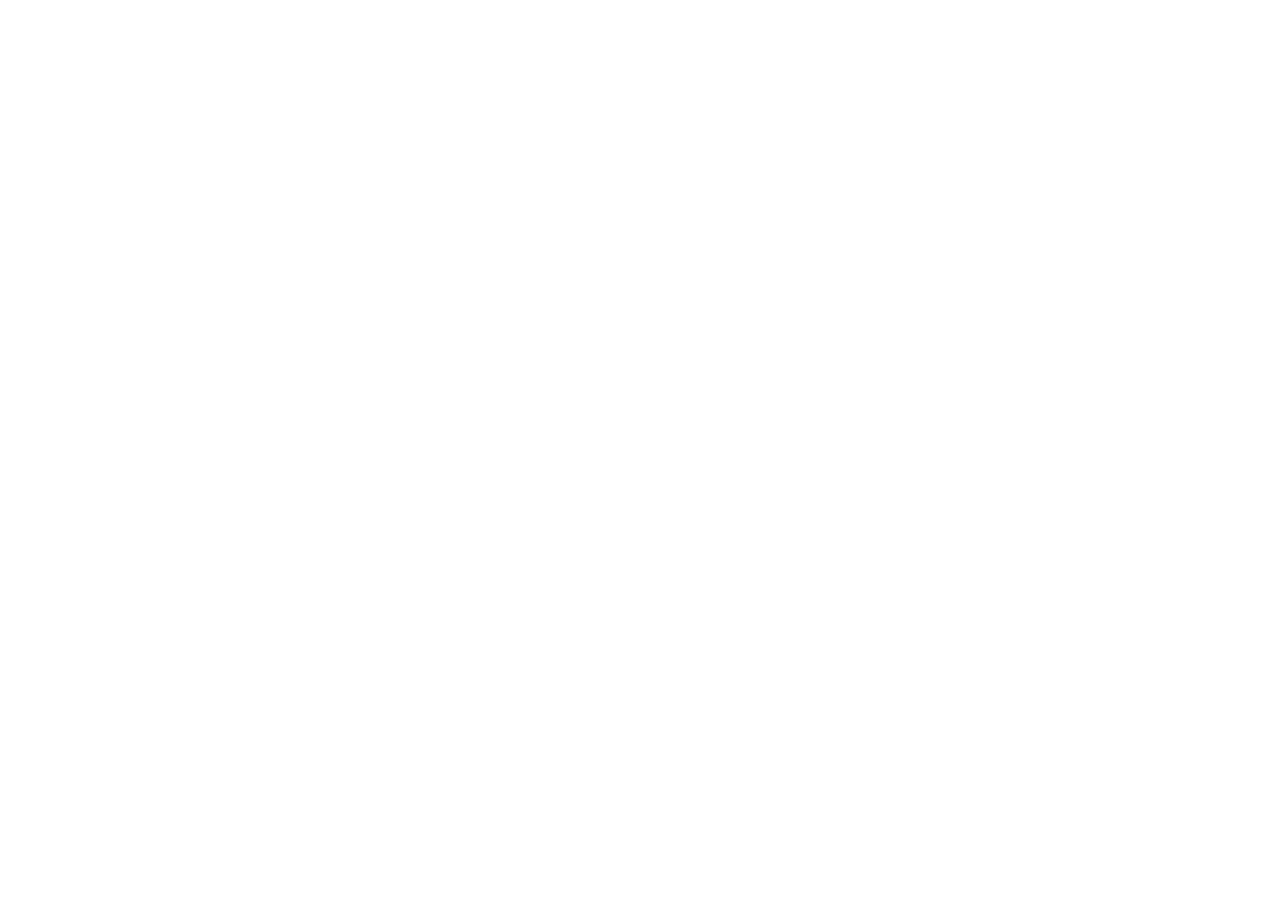
==== standard-layout/index.html @ 342b7f05 "standard-layoutのコーディング開始→clearfixテクニックまで" ====
<!DOCTYPE html>
<html lang="ja">
  <head>
    <meta charset="UTF-8">
    <title>サイトタイトル</title>
    <link rel="stylesheet" href="css/reset.css">
    <link rel="stylesheet" href="css/style.css">
  </head>
  <body>
    <header class="header">
    </header>
    <div class="wrapper clearfix">
      <main class="main">
      </main>
      <div class="sidemenu">
      </div>
    </div>
    <footer class="footer">
    </footer>
  </body>
</html>
---- standard-layout/css/style.css ----
.header {
  width: 100%;
}
.wrapper {
  width: 970px;
  margin: 30px auto 40px;
}
.main {
  display: block;
  float: left;
  width: 660px;
}
.sidemenu {
  float: right;
  width: 275px;
}
.footer {
  width: 100%;
}
.clearfix::after {
  content: '';
  display: block;
  clear: both;
}
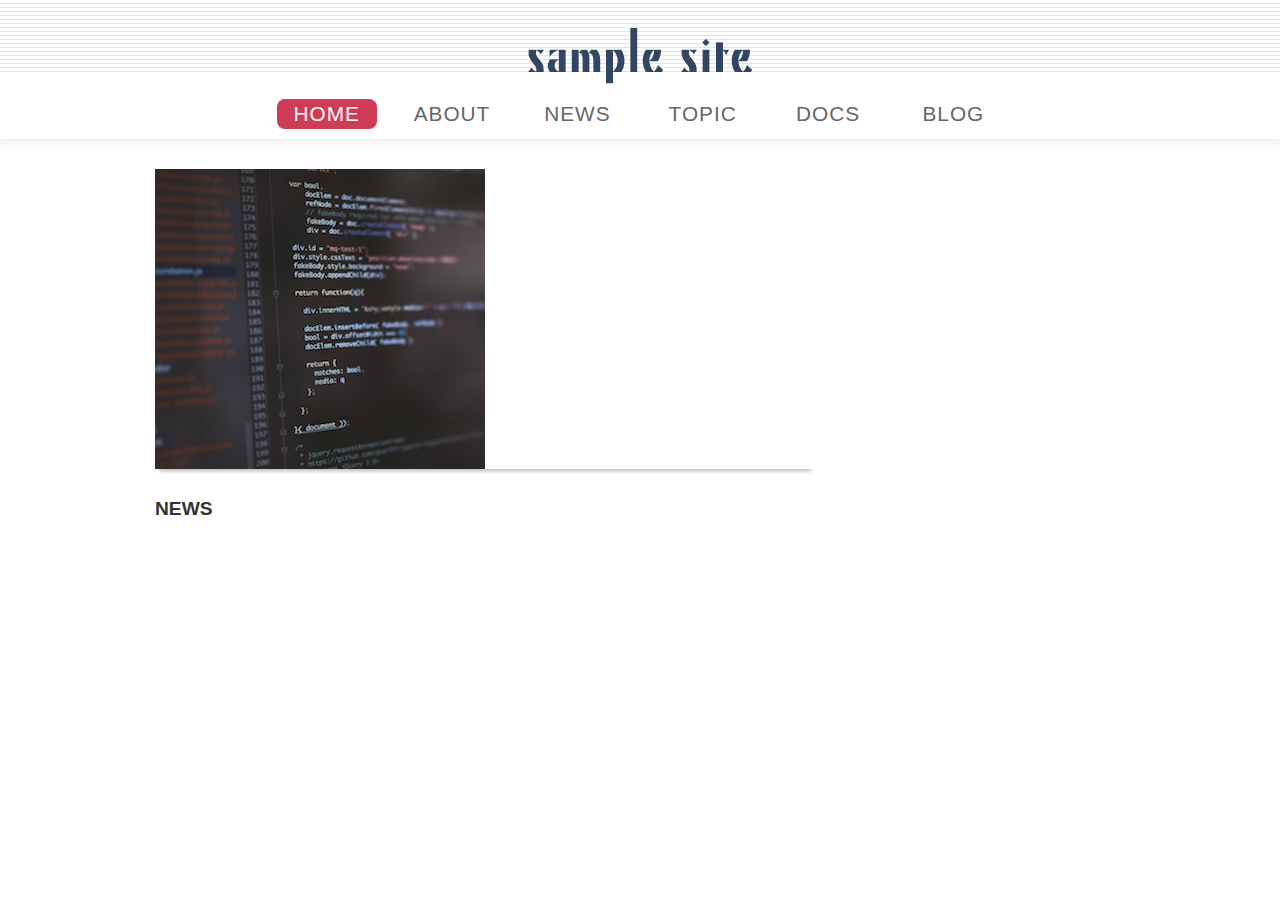
==== commit 5d075b73: "ヘッダー完 & メインコンテンツ途中" ====
--- a/standard-layout/index.html
+++ b/standard-layout/index.html
@@ -8,9 +8,38 @@
   </head>
   <body>
     <header class="header">
+      <h1 class="logo">
+        <a href="/">SAMPLE SITE</a>
+      </h1>
+      <nav class="global-nav">
+        <ul>
+          <li class="nav-item active"><a href="#">HOME</a></li>
+          <li class="nav-item"><a href="#">ABOUT</a></li>
+          <li class="nav-item"><a href="#">NEWS</a></li>
+          <li class="nav-item"><a href="#">TOPIC</a></li>
+          <li class="nav-item"><a href="#">DOCS</a></li>
+          <li class="nav-item"><a href="#">BLOG</a></li>
+        </ul>
+      </nav>
     </header>
     <div class="wrapper clearfix">
       <main class="main">
+        <h2 class="hidden">HOT TOPIC</h2>
+        <div class="hot-topic">
+          <a href="#" class="hot-topic">
+            <img src="./images/hot-topic.jpg" alt="コーディング画面">
+            <div class="content">
+            </div>
+          </a>
+        </div>
+        <h2>NEWS</h2>
+        <div class="news">
+          <!-- NEWS のコンテンツ内容が入ります -->
+        </div>
+        <h2 class="hidden">ARTICLES</h2>
+        <div class="articles">
+          <!-- ARTICLES のコンテンツ内容が入ります -->
+        </div>
       </main>
       <div class="sidemenu">
       </div>
--- a/standard-layout/css/style.css
+++ b/standard-layout/css/style.css
@@ -1,5 +1,26 @@
+@charset "UTF-8";
+
+html {
+  font-size: 62,5%;
+}
+body {
+  color: #333;
+  font-size: 1.2rem;
+  font-family: "Hiragino Kaku Gothic ProN", Meiryo, sans-serif;
+}
+*, *::before, *::after {
+  box-sizing: border-box;
+}
+a:link, a:visited, a:hover, a:active {
+  color: #d03c56;
+  text-decoration: none;
+}
+
 .header {
   width: 100%;
+  padding: 28px 0 10px;
+  background: url('../images/bg-header.gif') repeat-x;
+  box-shadow: 0 0 10px 1px #e3e3e3;
 }
 .wrapper {
   width: 970px;
@@ -22,3 +43,53 @@
   display: block;
   clear: both;
 }
+.logo {
+  width: 225px;
+  height: 56px;
+  margin: 0 auto;
+  background: url('../images/logo.png') no-repeat;
+  overflow: hidden;
+  text-indent: 100%;
+  white-space: nowrap;
+}
+.logo a {
+  display: block;
+  width: 100%;
+  height: 100%;
+}
+.global-nav {
+  margin-top: 15px;
+  text-align: center;
+}
+.global-nav .nav-item {
+  display: inline-block;
+  margin: 0 10px;
+}
+.global-nav .nav-item a {
+  display: inline-block;
+  width: 100px;
+  height: 30px;
+  line-height: 30px;
+  text-align: center;
+  border-radius: 8px;
+  color: #666;
+  font-size: 1.3rem;
+  letter-spacing: 1px;
+  transition: 0.15s;
+}
+
+.global-nav .nav-item.active a,
+.global-nav .nav-item a:hover {
+  background-color: #d03c56;
+  color: #fff;
+}
+.hidden {
+  display: none;
+}
+.hot-topic {
+  display: block;
+  height: 300px;
+  margin-bottom: 30px;
+  box-shadow: 0 6px 4px -4px rgba(0, 0, 0, 0.15);
+  transition: opacity 0.15s;
+}
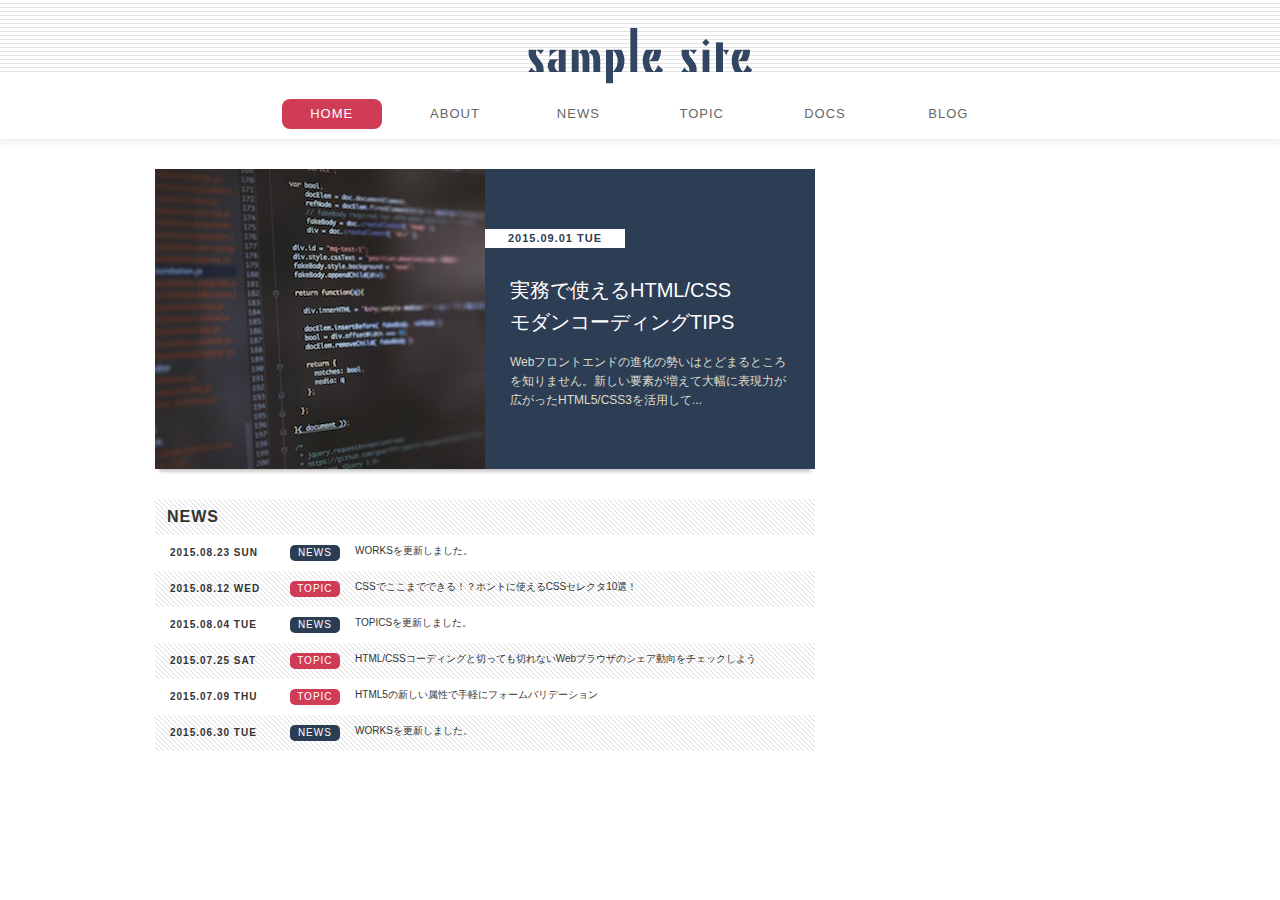
==== commit dba25d9f: "news ブロック完成" ====
--- a/standard-layout/index.html
+++ b/standard-layout/index.html
@@ -26,16 +26,60 @@
       <main class="main">
         <h2 class="hidden">HOT TOPIC</h2>
         <div class="hot-topic">
-          <a href="#" class="hot-topic">
-            <img src="./images/hot-topic.jpg" alt="コーディング画面">
+          <a href="#" class="hot-topic clearfix">
+            <img class="image" src="./images/hot-topic.jpg" alt="コーディング画面">
             <div class="content">
+              <h3 class="title">実務で使えるHTML/CSS<br>モダンコーディングTIPS</h3>
+              <p class="desc">Webフロントエンドの進化の勢いはとどまるところを知りません。新しい要素が増えて大幅に表現力が広がったHTML5/CSS3を活用して...</p>
+              <time class="date" datetime="2015-09-01">2015.09.01 TUE</time>
             </div>
           </a>
         </div>
-        <h2>NEWS</h2>
-        <div class="news">
-          <!-- NEWS のコンテンツ内容が入ります -->
-        </div>
+        <h2 class="heading">NEWS</h2>
+        <ul class="scroll-list">
+          <li class="scroll-item">
+            <a href="#">
+              <time class="date" datetime="2015-08-23">2015.08.23 SUN</time>
+              <span class="category news">NEWS</span>
+              <span class="title">WORKSを更新しました。</span>
+            </a>
+          </li>
+          <li class="scroll-item">
+            <a href="#">
+              <time class="date" datetime="2015-08-12">2015.08.12 WED</time>
+              <span class="category">TOPIC</span>
+              <span class="title">CSSでここまでできる！？ホントに使えるCSSセレクタ10選！</span>
+            </a>
+          </li>
+          <li class="scroll-item">
+            <a href="#">
+              <time class="date" datetime="2015-08-04">2015.08.04 TUE</time>
+              <span class="category news">NEWS</span>
+              <span class="title">TOPICSを更新しました。</span>
+            </a>
+          </li>
+          <li class="scroll-item">
+            <a href="#">
+              <time class="date" datetime="2015-07-25">2015.07.25 SAT</time>
+              <span class="category">TOPIC</span>
+              <span class="title">HTML/CSSコーディングと切っても切れないWebブラウザのシェア動向をチェックしよう</span>
+            </a>
+          </li>
+          <li class="scroll-item">
+            <a href="#">
+              <time class="date" datetime="2015-07-09">2015.07.09 THU</time>
+              <span class="category">TOPIC</span>
+              <span class="title">HTML5の新しい属性で手軽にフォームバリデーション</span>
+            </a>
+          </li>
+          <li class="scroll-item">
+            <a href="#">
+              <time class="date" datetime="2015-06-30">2015.06.30 TUE</time>
+              <span class="category news">NEWS</span>
+              <span class="title">WORKSを更新しました。</span>
+            </a>
+          </li>
+        </ul>
         <h2 class="hidden">ARTICLES</h2>
         <div class="articles">
           <!-- ARTICLES のコンテンツ内容が入ります -->
--- a/standard-layout/css/style.css
+++ b/standard-layout/css/style.css
@@ -1,7 +1,7 @@
 @charset "UTF-8";
 
 html {
-  font-size: 62,5%;
+  font-size: 62.5%;
 }
 body {
   color: #333;
@@ -93,3 +93,98 @@
   box-shadow: 0 6px 4px -4px rgba(0, 0, 0, 0.15);
   transition: opacity 0.15s;
 }
+.hot-topic:hover {
+  opacity: 0.85;
+}
+.hot-topic .image {
+  float: left;
+  width: 50%;
+  height: 100%;
+}
+.hot-topic .content {
+  position: relative;
+  float: right;
+  width: 50%;
+  height: 100%;
+  padding: 105px 25px 0;
+  background-color: #2d3d54;
+  line-height: 1.6;
+}
+.hot-topic .title {
+  margin-bottom: 15px;
+  color: #fff;
+  font-weight: normal;
+  font-size: 2.0rem;
+}
+.hot-topic .desc {
+  color: #ddc;
+}
+.hot-topic .date {
+  position: absolute;
+  top: 60px;
+  left: 0;
+  width: 140px;
+  padding: 4px;
+  background-color: #fff;
+  color: #2d3d54;
+  text-align: center;
+  letter-spacing: 1px;
+  font-weight: bold;
+  font-size: 1.1rem;
+  line-height: 1;
+}
+.heading {
+  padding: 10px 12px;
+  background: url('../images/bg-slash.gif');
+  letter-spacing: 1px;
+  font-size: 1.6rem;
+}
+.scroll-list {
+  max-height: 220px;
+  overflow-y: auto;
+  margin-bottom: 30px;
+  list-style-type: none;
+}
+.scroll-list .scroll-item a {
+  display: block;
+  padding: 10px 15px;
+  color: #333;
+  font-size: 0;
+  transition: background-color 0.1s;
+}
+.scroll-list .scroll-item:nth-of-type(even) a {
+  background: url('../images/bg-slash.gif');
+}
+.scroll-list .scroll-item a:hover {
+  background-color: #fafaf8;
+}
+.scroll-list .date {
+  display: inline-block;
+  width: 19%;
+  font-size: 1.0rem;
+  letter-spacing: 1px;
+  font-weight: bold;
+}
+.scroll-list .category {
+  display: inline-block;
+  width: 8%;
+  font-size: 1.0rem;
+  border-radius: 5px;
+  background-color: #d03c56;
+  color: #fff;
+  text-align: center;
+  letter-spacing: 1px;
+  line-height: 16px;
+}
+.scroll-list .category.news {
+  background-color: #2c3c53;
+}
+.scroll-list .title {
+  display: inline-block;
+  width: 73%;
+  padding-left: 15px;
+  overflow: hidden;
+  text-overflow: ellipsis;
+  white-space: 1.2rem;
+  font-size: 1.0rem;
+}
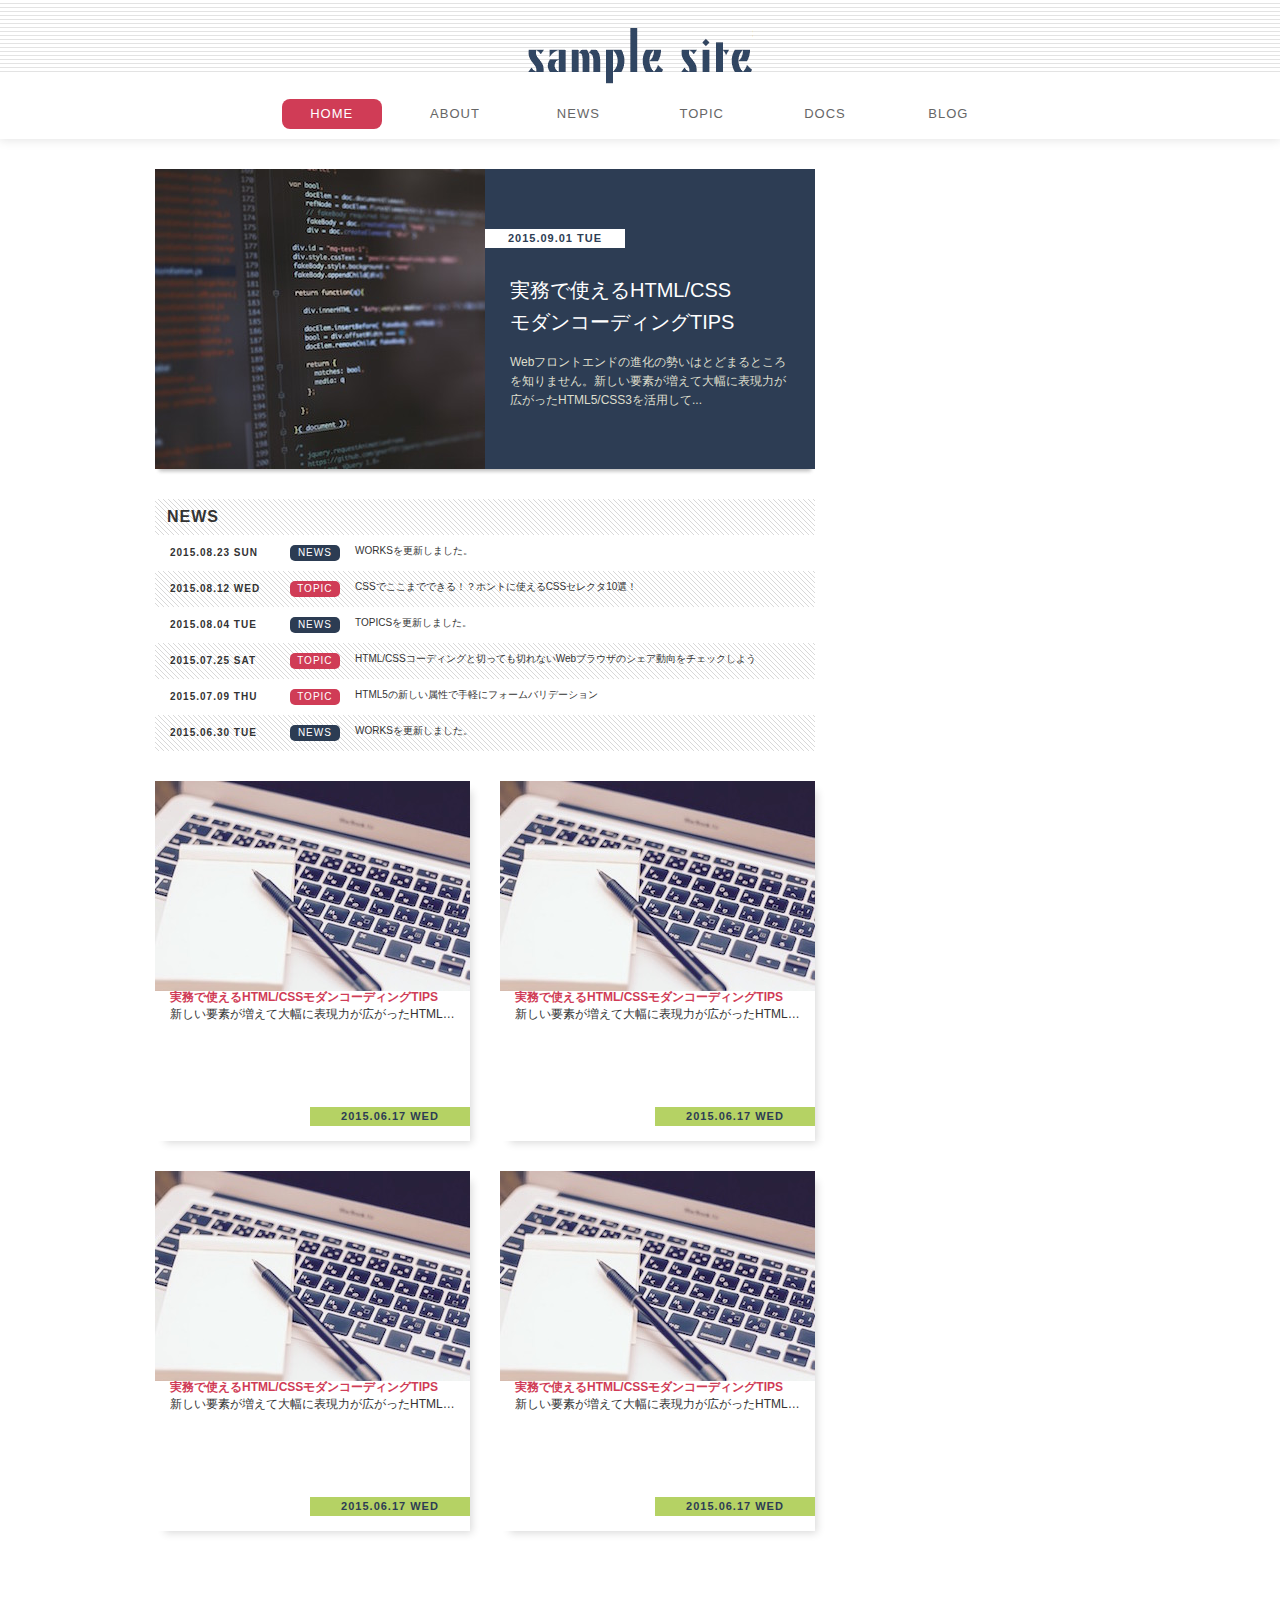
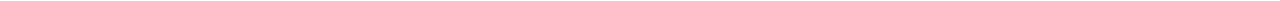
==== commit 76b2988c: "記事ブロック完成" ====
--- a/standard-layout/index.html
+++ b/standard-layout/index.html
@@ -81,8 +81,31 @@
           </li>
         </ul>
         <h2 class="hidden">ARTICLES</h2>
-        <div class="articles">
-          <!-- ARTICLES のコンテンツ内容が入ります -->
+        <div class="clearfix">
+          <a href="#" class="article-box">
+            <h3 class="title">実務で使えるHTML/CSSモダンコーディングTIPS</h3>
+            <p class="desc">新しい要素が増えて大幅に表現力が広がったHTML5/CSS3を活用し、モダンなコーディングにチャレンジしましょう！</p>
+            <time class="date" datetime="2015-06-17">2015.06.17 WED</time>
+            <img class="image" src="./images/article.jpg" alt="コーディング画面">
+          </a>
+          <a href="#" class="article-box">
+            <h3 class="title">実務で使えるHTML/CSSモダンコーディングTIPS</h3>
+            <p class="desc">新しい要素が増えて大幅に表現力が広がったHTML5/CSS3を活用し、モダンなコーディングにチャレンジしましょう！</p>
+            <time class="date" datetime="2015-06-17">2015.06.17 WED</time>
+            <img class="image" src="./images/article.jpg" alt="コーディング画面">
+          </a>
+          <a href="#" class="article-box">
+            <h3 class="title">実務で使えるHTML/CSSモダンコーディングTIPS</h3>
+            <p class="desc">新しい要素が増えて大幅に表現力が広がったHTML5/CSS3を活用し、モダンなコーディングにチャレンジしましょう！</p>
+            <time class="date" datetime="2015-06-17">2015.06.17 WED</time>
+            <img class="image" src="./images/article.jpg" alt="コーディング画面">
+          </a>
+          <a href="#" class="article-box">
+            <h3 class="title">実務で使えるHTML/CSSモダンコーディングTIPS</h3>
+            <p class="desc">新しい要素が増えて大幅に表現力が広がったHTML5/CSS3を活用し、モダンなコーディングにチャレンジしましょう！</p>
+            <time class="date" datetime="2015-06-17">2015.06.17 WED</time>
+            <img class="image" src="./images/article.jpg" alt="コーディング画面">
+          </a>
         </div>
       </main>
       <div class="sidemenu">
--- a/standard-layout/css/style.css
+++ b/standard-layout/css/style.css
@@ -188,3 +188,49 @@
   white-space: 1.2rem;
   font-size: 1.0rem;
 }
+.article-box {
+  position: relative;
+  display: block;
+  width: 315px;
+  height: 360px;
+  margin-bottom: 30px;
+  padding: 210px 15px 0;
+  box-shadow: 6px 6px 8px -4px rgba(0, 0, 0, 0.15);
+  transition: opacity 0.15s;
+}
+.article-box:hover {
+  opacity: 0.8;
+}
+.article-box:nth-of-type(odd) {
+  float: left;
+}
+.article-box:nth-of-type(even) {
+  float: right;
+}
+.article-box .desc {
+  margin-top: 5px;
+  color: #333;
+  overflow: hidden;
+  text-overflow: ellipsis;
+  white-space: nowrap;
+}
+.article-box .date {
+  position: absolute;
+  right: 0;
+  bottom: 15px;
+  display: block;
+  width: 160px;
+  padding: 4px;
+  background-color: #b5d264;
+  color: #2d3d54;
+  text-align: center;
+  letter-spacing: 1px;
+  font-weight: bold;
+  font-size: 1.1rem;
+}
+.article-box .image {
+  position: absolute;
+  top: 0;
+  left: 0;
+  width: 100%;
+}
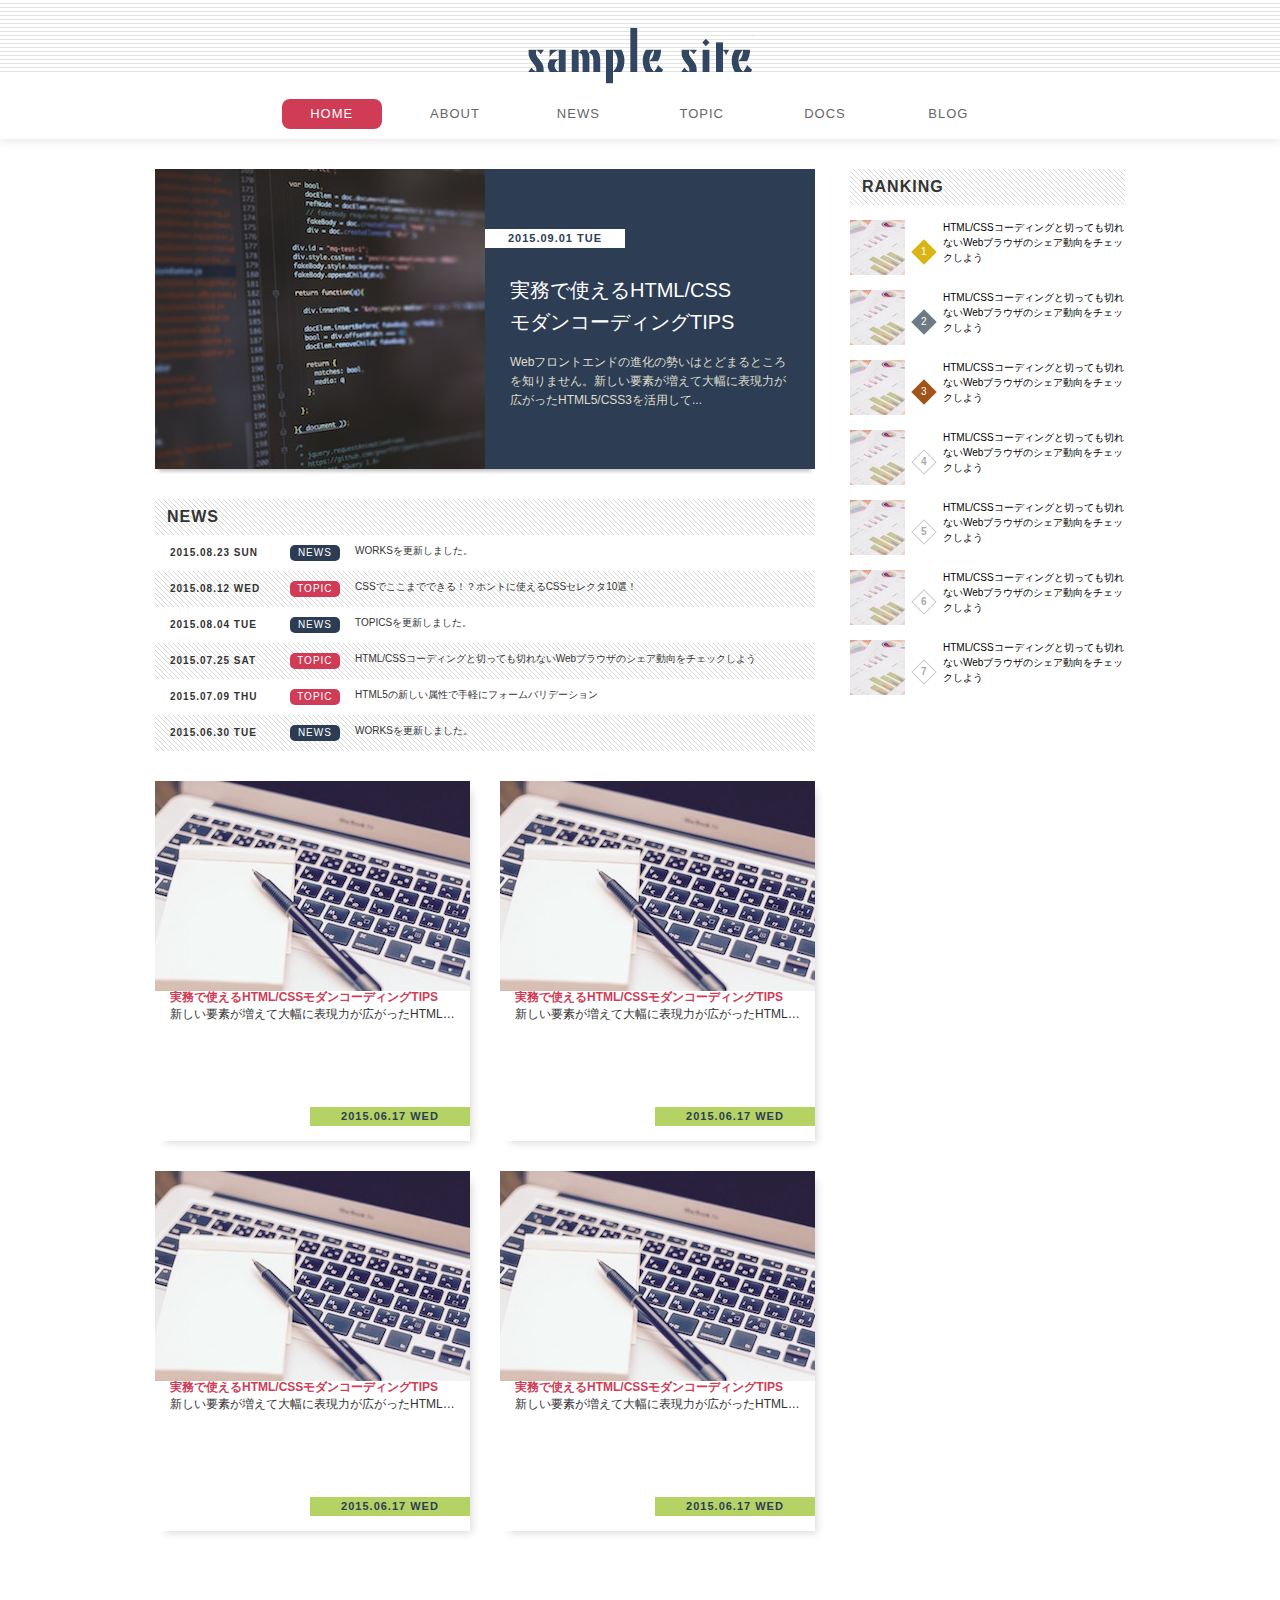
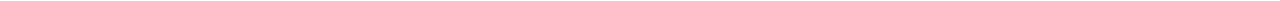
==== commit dc8eff03: "ランキングブロック" ====
--- a/standard-layout/index.html
+++ b/standard-layout/index.html
@@ -109,6 +109,58 @@
         </div>
       </main>
       <div class="sidemenu">
+        <h2 class="heading">RANKING</h2>
+        <ol class="ranking">
+          <li class="ranking-item">
+            <a href="#">
+              <img class="image" src="./images/ranking.jpg" alt="グラフの画像">
+              <span class="order"></span>
+              <p class="text">HTML/CSSコーディングと切っても切れないWebブラウザのシェア動向をチェックしよう</p>
+            </a>
+          </li>
+          <li class="ranking-item">
+            <a href="#">
+              <img class="image" src="./images/ranking.jpg" alt="グラフの画像">
+              <span class="order"></span>
+              <p class="text">HTML/CSSコーディングと切っても切れないWebブラウザのシェア動向をチェックしよう</p>
+            </a>
+          </li>
+          <li class="ranking-item">
+            <a href="#">
+              <img class="image" src="./images/ranking.jpg" alt="グラフの画像">
+              <span class="order"></span>
+              <p class="text">HTML/CSSコーディングと切っても切れないWebブラウザのシェア動向をチェックしよう</p>
+            </a>
+          </li>
+          <li class="ranking-item">
+            <a href="#">
+              <img class="image" src="./images/ranking.jpg" alt="グラフの画像">
+              <span class="order"></span>
+              <p class="text">HTML/CSSコーディングと切っても切れないWebブラウザのシェア動向をチェックしよう</p>
+            </a>
+          </li>
+          <li class="ranking-item">
+            <a href="#">
+              <img class="image" src="./images/ranking.jpg" alt="グラフの画像">
+              <span class="order"></span>
+              <p class="text">HTML/CSSコーディングと切っても切れないWebブラウザのシェア動向をチェックしよう</p>
+            </a>
+          </li>
+          <li class="ranking-item">
+            <a href="#">
+              <img class="image" src="./images/ranking.jpg" alt="グラフの画像">
+              <span class="order"></span>
+              <p class="text">HTML/CSSコーディングと切っても切れないWebブラウザのシェア動向をチェックしよう</p>
+            </a>
+          </li>
+          <li class="ranking-item">
+            <a href="#">
+              <img class="image" src="./images/ranking.jpg" alt="グラフの画像">
+              <span class="order"></span>
+              <p class="text">HTML/CSSコーディングと切っても切れないWebブラウザのシェア動向をチェックしよう</p>
+            </a>
+          </li>
+        </ol>
       </div>
     </div>
     <footer class="footer">
--- a/standard-layout/css/style.css
+++ b/standard-layout/css/style.css
@@ -234,3 +234,70 @@
   left: 0;
   width: 100%;
 }
+.ranking {
+  margin-bottom: 30px;
+  list-style-type: none;
+  counter-reset: ranking;
+}
+.ranking .ranking-item {
+  margin-top: 15px;
+}
+.ranking .ranking-item a {
+  display: block;
+  font-size: 0;
+  transition: opacity 0.15s;
+}
+.ranking .ranking-item a:hover {
+  opacity: 0.8;
+}
+.ranking .image {
+  width: 55px;
+  height: 55px;
+}
+.ranking .text {
+  display: inline-block;
+  width: 182px;
+  color: #000;
+  vertical-align: top;
+  line-height: 1.5;
+  font-size: 1.0rem;
+}
+.ranking .order {
+  display: inline-block;
+  width: 18px;
+  height: 18px;
+  margin: 0 10px;
+  border: 1px solid #ccc;
+  color: #aaa;
+  vertical-align: 20px;
+  text-align: center;
+  font-weight: bold;
+  line-height: 16px;
+  -ms-transform: rotate(45deg);
+  transform: rotate(45deg);
+}
+.ranking .ranking-item:nth-of-type(1) .order,
+.ranking .ranking-item:nth-of-type(2) .order,
+.ranking .ranking-item:nth-of-type(3) .order {
+  border: none;
+  color: #fff;
+  font-weight: normal;
+  line-height: 18px;
+}
+.ranking .ranking-item:nth-of-type(1) .order {
+  background-color: #dab413;
+}
+.ranking .ranking-item:nth-of-type(2) .order {
+  background-color: #6e7b84;
+}
+.ranking .ranking-item:nth-of-type(3) .order {
+  background-color: #a0541a;
+}
+.ranking .order::before {
+  content: counter(ranking);
+  counter-increment: ranking;
+  display: inline-block;
+  font-size: 1.0rem;
+  transform: rotate(-45deg);
+  -ms-transform: rotate(-45deg);
+}
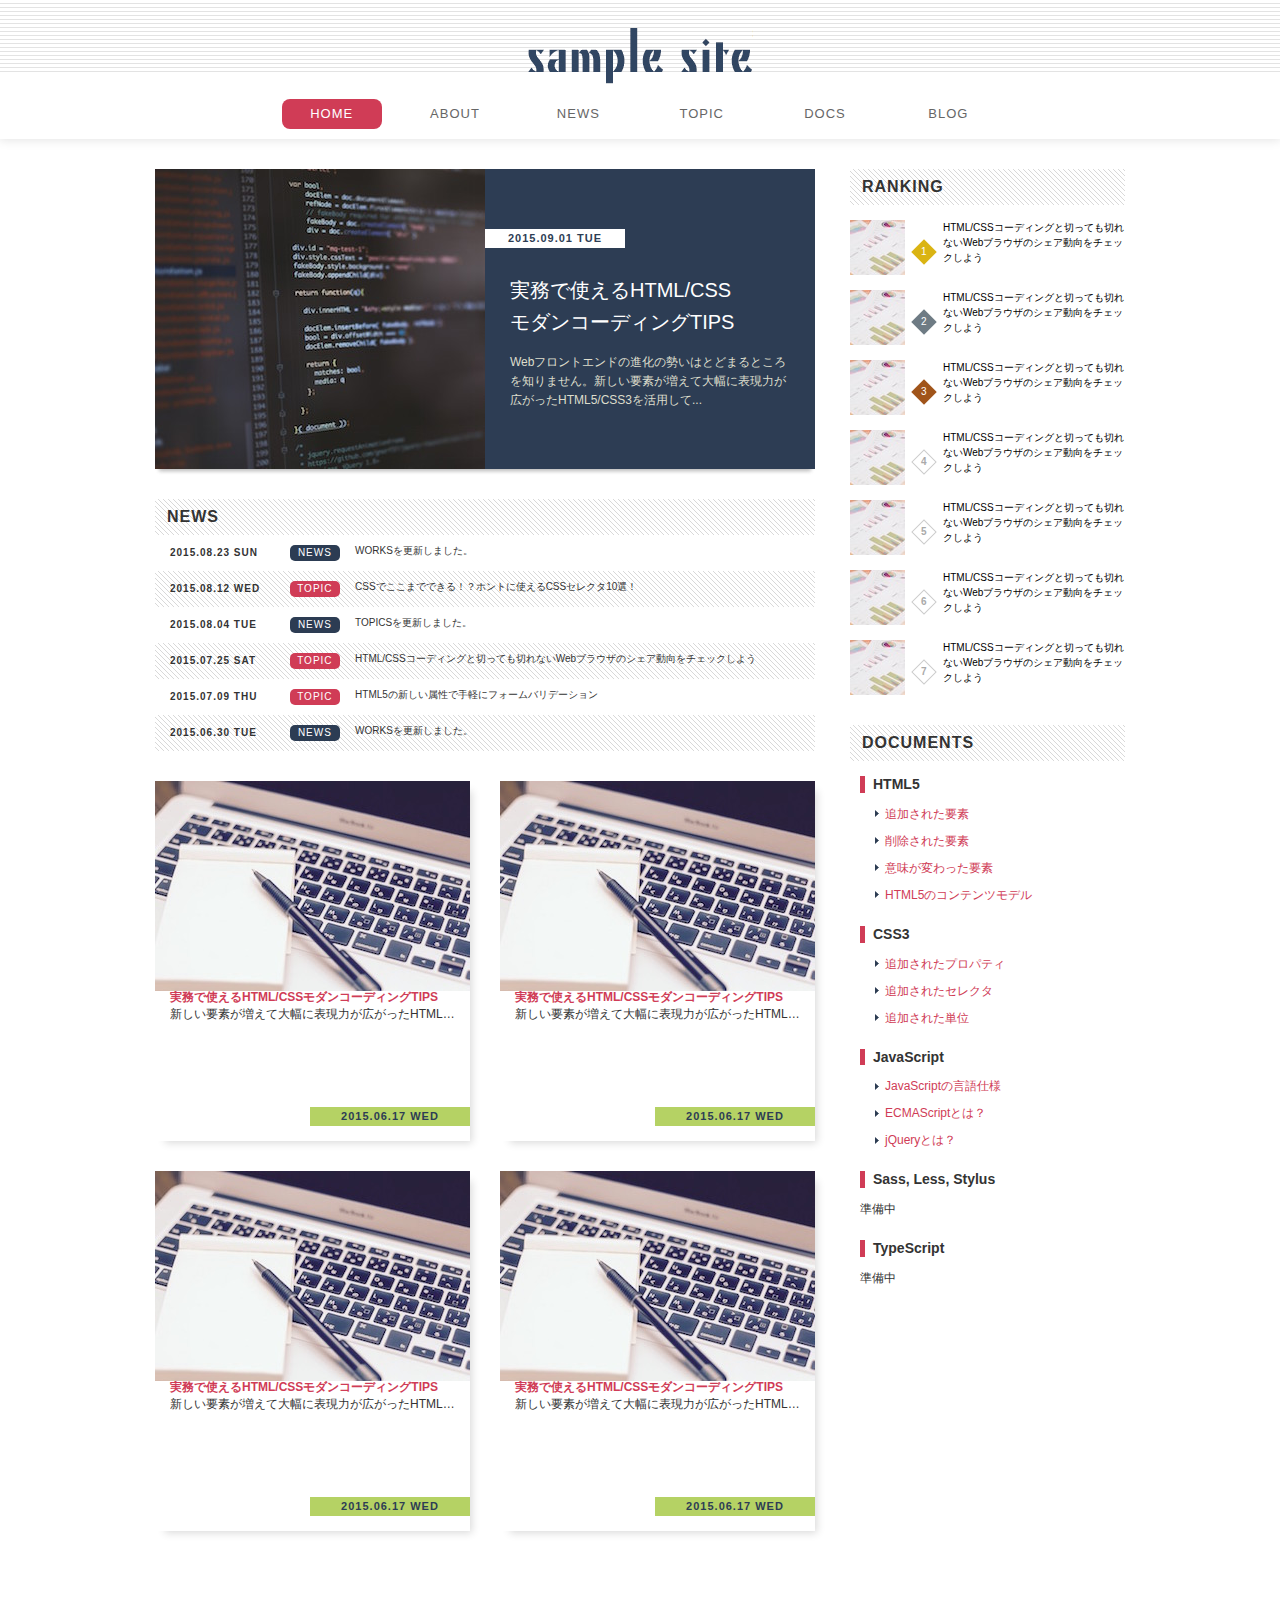
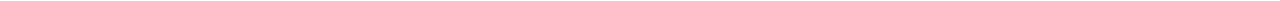
==== commit 4bd108de: "ドキュメントリスト完成" ====
--- a/standard-layout/index.html
+++ b/standard-layout/index.html
@@ -161,6 +161,45 @@
             </a>
           </li>
         </ol>
+        <h2 class="heading">DOCUMENTS</h2>
+        <ul class="documents">
+          <li>
+            <h3 class="title">HTML5</h3>
+            <ul>
+              <li><a href="#">追加された要素</a></li>
+              <li><a href="#">削除された要素</a></li>
+              <li><a href="#">意味が変わった要素</a></li>
+              <li><a href="#">HTML5のコンテンツモデル</a></li>
+            </ul>
+          </li>
+          <li>
+            <h3 class="title">CSS3</h3>
+            <ul>
+              <li><a href="#">追加されたプロパティ</a></li>
+              <li><a href="#">追加されたセレクタ</a></li>
+              <li><a href="#">追加された単位</a></li>
+            </ul>
+          </li>
+          <li>
+            <h3 class="title">JavaScript</h3>
+            <ul>
+              <li><a href="#">JavaScriptの言語仕様</a></li>
+              <li><a href="#">ECMAScriptとは？</a></li>
+              <li><a href="#">jQueryとは？</a></li>
+            </ul>
+          </li>
+          <li>
+            <h3 class="title">Sass, Less, Stylus</h3>
+            <p>準備中</p>
+          </li>
+          <li>
+            <h3 class="title">TypeScript</h3>
+            <p>準備中</p>
+          </li>
+        </ul>
+        <div class="search">
+          <!-- 検索ボックス -->
+        </div>
       </div>
     </div>
     <footer class="footer">
--- a/standard-layout/css/style.css
+++ b/standard-layout/css/style.css
@@ -301,3 +301,31 @@
   transform: rotate(-45deg);
   -ms-transform: rotate(-45deg);
 }
+.documents {
+  margin: 10px 10px 30px;
+}
+.documents,
+.documents ul {
+  list-style-type: none;
+}
+.documents > li .title {
+  margin: 15px 0;
+  padding-left: 8px;
+  border-left: 5px solid #d03c56;
+  font-size: 1.4rem;
+  line-height: 1.2;
+}
+.documents > li + li {
+  margin-top: 25px;
+}
+.documents > li ul {
+  margin: 15px;
+}
+.documents > li ul > li {
+  margin-bottom: 15px;
+  padding-left: 10px;
+  background: url('../images/arrow.gif') no-repeat left center;
+}
+.documents a:hover {
+  text-decoration: underline;
+}
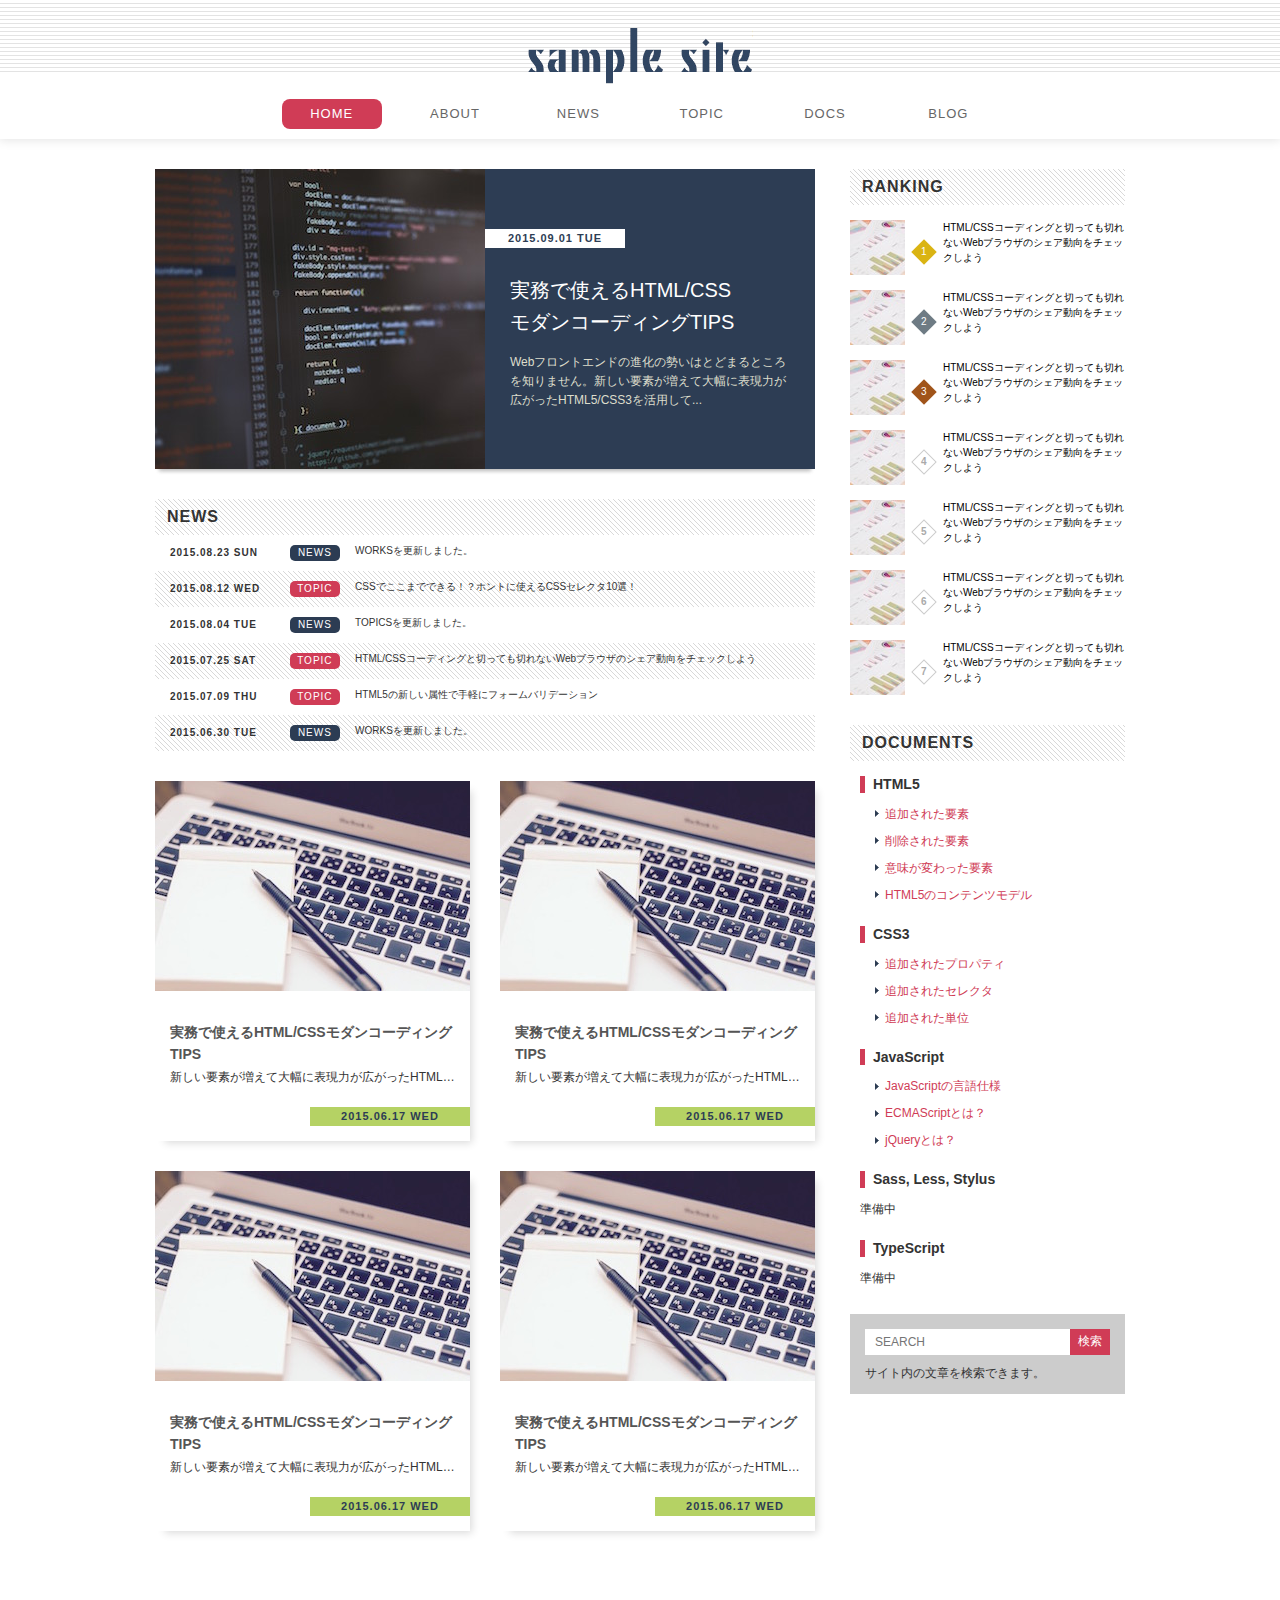
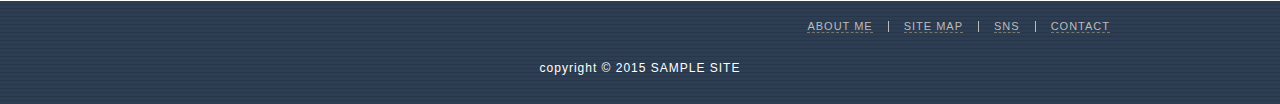
==== commit cb3884cf: "フッター完成" ====
--- a/standard-layout/index.html
+++ b/standard-layout/index.html
@@ -197,12 +197,22 @@
             <p>準備中</p>
           </li>
         </ul>
-        <div class="search">
-          <!-- 検索ボックス -->
-        </div>
+        <h2 class="hidden">SEARCH</h2>
+        <form class="search-box">
+          <input type="text" class="search-input" name="search" placeholder="SEARCH">
+          <input type="submit" class="search-button" value="検索">
+          <p class="text">サイト内の文章を検索できます。</p>
+        </form>
       </div>
     </div>
     <footer class="footer">
+      <ul class="horizontal-list">
+        <li class="horizontal-item"><a href="#">ABOUT ME</a></li>
+        <li class="horizontal-item"><a href="#">SITE MAP</a></li>
+        <li class="horizontal-item"><a href="#">SNS</a></li>
+        <li class="horizontal-item"><a href="#">CONTACT</a></li>
+      </ul>
+      <p class="copyright">copyright © 2015 SAMPLE SITE</p>
     </footer>
   </body>
 </html>
--- a/standard-layout/css/style.css
+++ b/standard-layout/css/style.css
@@ -207,6 +207,12 @@
 .article-box:nth-of-type(even) {
   float: right;
 }
+.article-box .title {
+  margin-top: 30px;
+  color: #555;
+  font-size: 1.4rem;
+  line-height: 1.6;
+}
 .article-box .desc {
   margin-top: 5px;
   color: #333;
@@ -329,3 +335,62 @@
 .documents a:hover {
   text-decoration: underline;
 }
+.search-box {
+  padding: 15px;
+  background-color: #ccc;
+  font-size: 0;
+}
+.search-box > * {
+  font-size: 1.2rem;
+}
+.search-box .search-input {
+  width: 205px;
+  height: 26px;
+  padding: 0 10px;
+  border: none;
+}
+.search-box .search-button {
+  width: 40px;
+  height: 26px;
+  border: none;
+  background-color: #d03c56;
+  color: #fff;
+  cursor: pointer;
+}
+.search-box .text {
+  margin-top: 12px;
+}
+.footer {
+  width: 100%;
+  padding: 20px 0 30px;
+  background: #2d3d54 url('../images/bg-footer.gif');
+  color: #fff;
+}
+.horizontal-list {
+  width: 970px;
+  margin: 0 auto;
+  text-align: right;
+  font-size: 0;
+}
+.horizontal-list .horizontal-item {
+  display: inline-block;
+  padding: 0 15px;
+  letter-spacing: 1px;
+}
+.horizontal-list .horizontal-item + .horizontal-item {
+  border-left: 1px solid #bbb;
+}
+.horizontal-list .horizontal-item a {
+  border-bottom: 1px dashed #777;
+  color: #bbb;
+  font-size: 1.1rem;
+  transition: color 0.15s;
+}
+.horizontal-list .horizontal-item a:hover {
+  color: #ddd;
+}
+.copyright {
+  margin-top: 30px;
+  text-align: center;
+  letter-spacing: 1px;
+}
